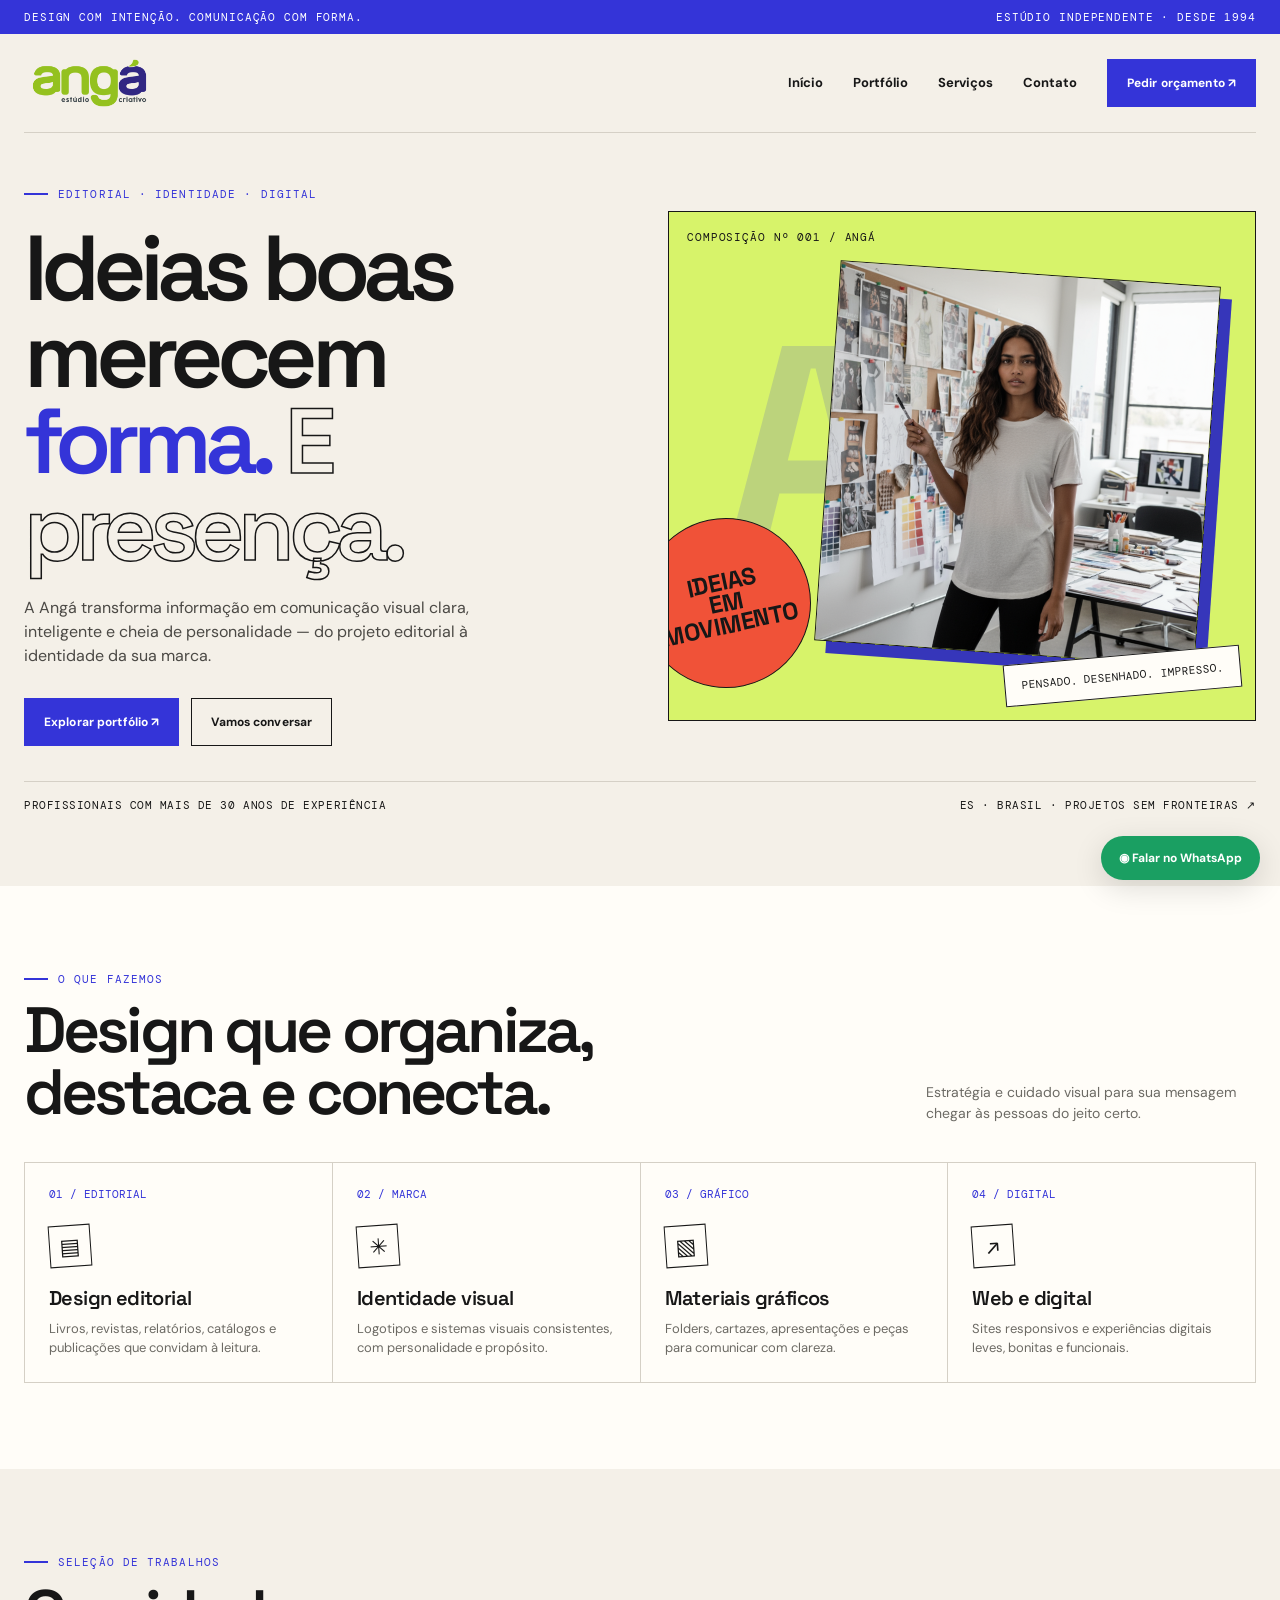
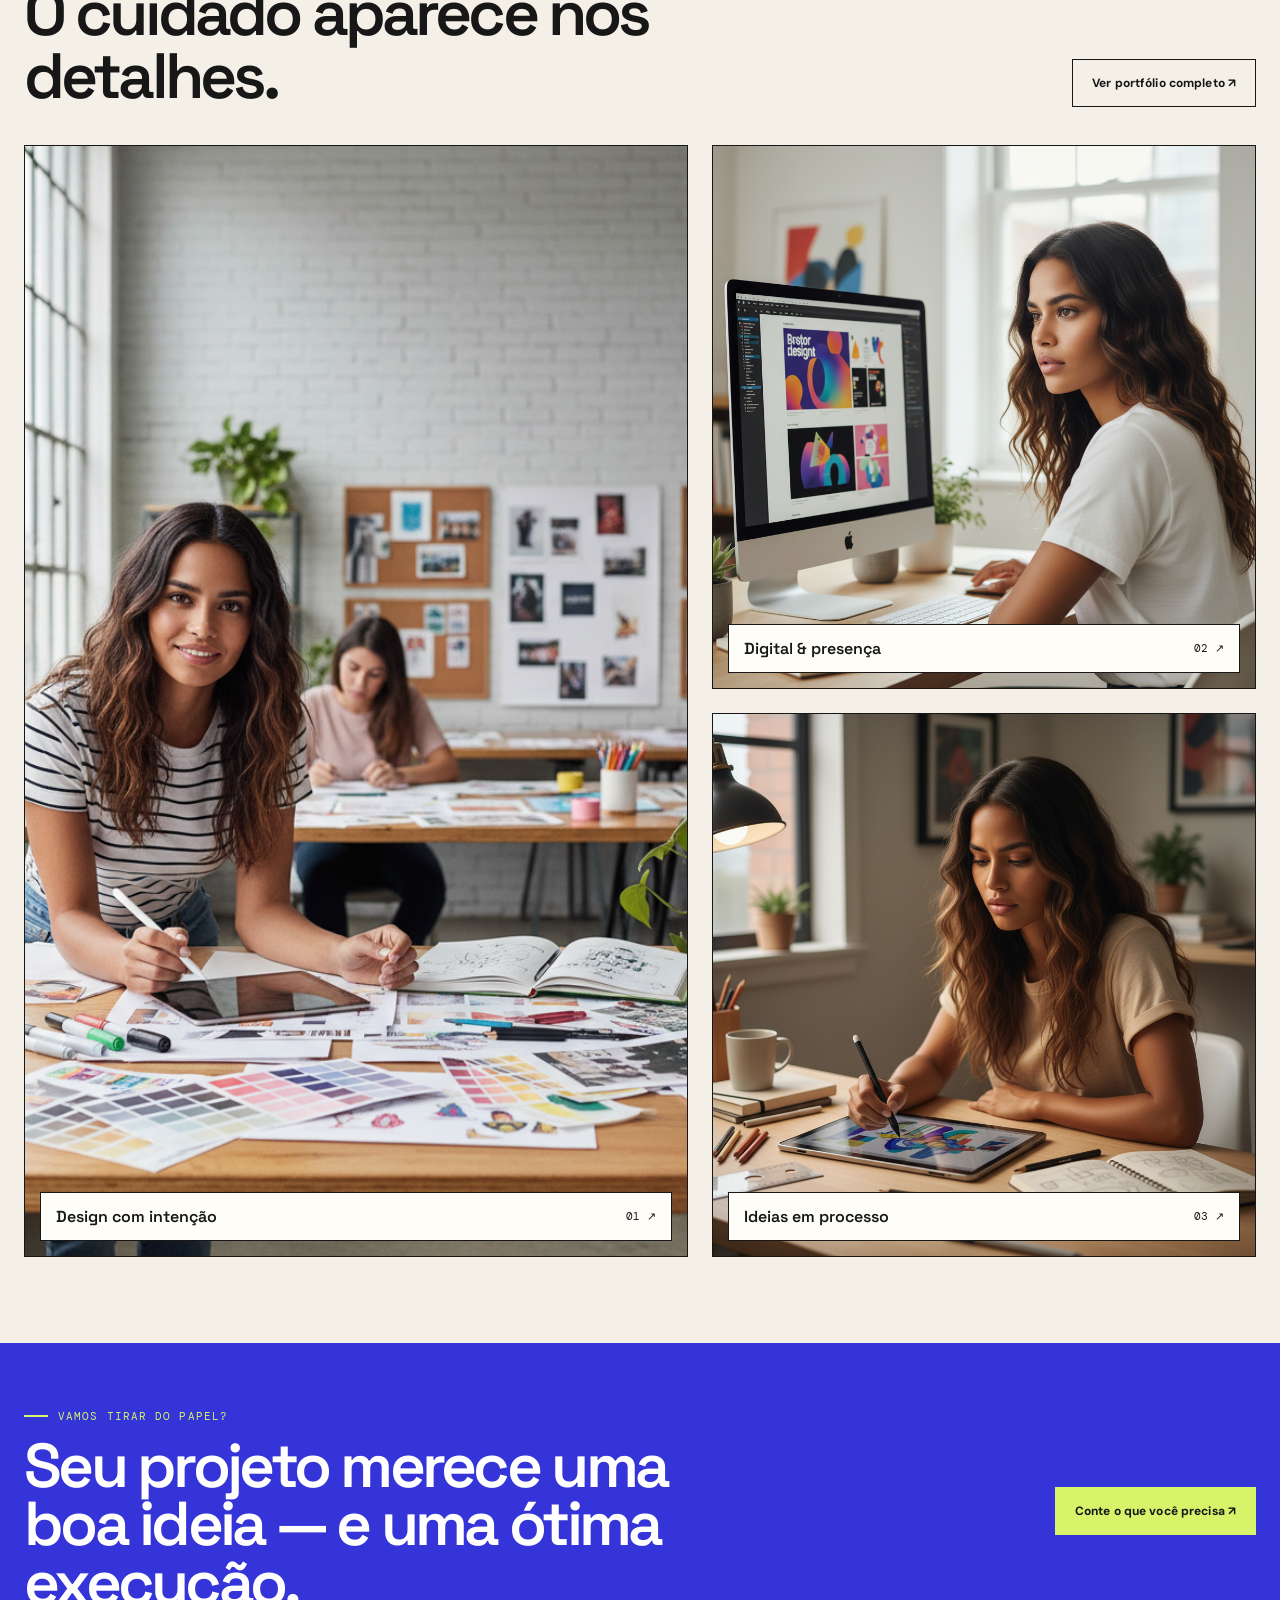
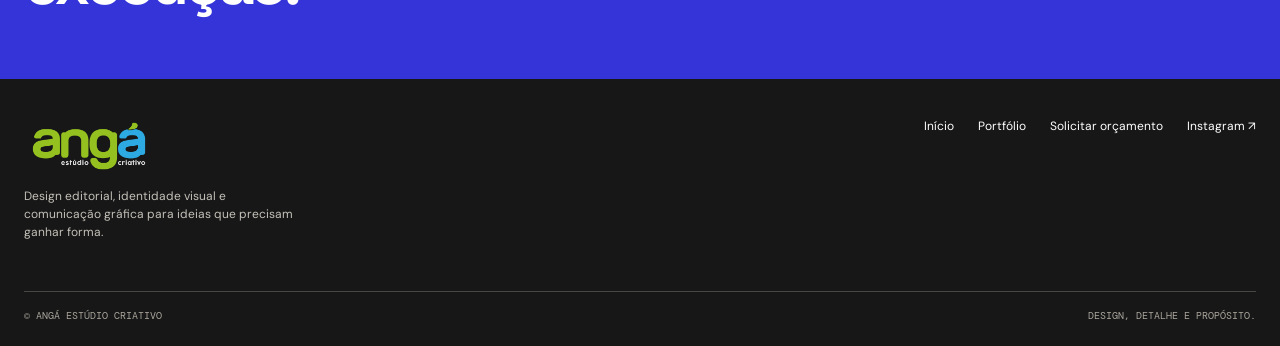
==== index.html @ 647f3ff6 "Add files via upload" ====
<!doctype html><html lang="pt-BR"><head><meta charset="utf-8"><meta name="viewport" content="width=device-width,initial-scale=1"><meta name="description" content="Angá Estúdio Criativo: design editorial, identidade visual e comunicação gráfica. Profissionais com mais de 30 anos transformando informação em comunicação."><title>Angá Estúdio Criativo — Design que dá forma às ideias</title><link rel="stylesheet" href="styles.css"></head><body><div class="topline"><div class="wrap"><span>Design com intenção. Comunicação com forma.</span><span>Estúdio independente · Desde 1994</span></div></div><header class="wrap nav"><a class="brand" href="index.html" aria-label="Angá Estúdio Criativo - início"><img src="assets/logo-escuro.png" alt="Angá Estúdio Criativo"></a><button class="mobile-toggle" data-menu-toggle aria-expanded="false">MENU ☰</button><nav class="navlinks" aria-label="Navegação principal"><a href="index.html">Início</a><a href="portfolio.html">Portfólio</a><a href="index.html#servicos">Serviços</a><a href="contato.html">Contato</a><a class="button" href="contato.html">Pedir orçamento ↗</a></nav></header><main><section class="hero"><div class="wrap"><div class="hero-grid"><div><div class="eyebrow">Editorial · Identidade · Digital</div><h1>Ideias boas merecem <span class="blue">forma.</span> <span class="outline-text">E presença.</span></h1><p class="hero-copy">A Angá transforma informação em comunicação visual clara, inteligente e cheia de personalidade — do projeto editorial à identidade da sua marca.</p><div class="hero-actions"><a class="button" href="portfolio.html">Explorar portfólio ↗</a><a class="button outline" href="contato.html">Vamos conversar</a></div></div><div class="hero-art"><span class="art-index">Composição nº 001 / Angá</span><span class="big-a">A</span><img class="art-photo" src="assets/designer-editorial.png" alt="Materiais editoriais e composição de design"><div class="circle">IDEIAS<br>EM<br>MOVIMENTO</div><div class="sticker">Pensado. Desenhado. Impresso.</div></div></div><div class="hero-foot"><span>Profissionais com mais de 30 anos de experiência</span><span>ES · Brasil · Projetos sem fronteiras ↗</span></div></div></section><section class="services" id="servicos"><div class="wrap"><div class="section-head"><div><div class="eyebrow">O que fazemos</div><h2>Design que organiza, destaca e conecta.</h2></div><p>Estratégia e cuidado visual para sua mensagem chegar às pessoas do jeito certo.</p></div><div class="service-grid"><article class="service"><span class="num">01 / EDITORIAL</span><span class="symbol">▤</span><h3>Design editorial</h3><p>Livros, revistas, relatórios, catálogos e publicações que convidam à leitura.</p></article><article class="service"><span class="num">02 / MARCA</span><span class="symbol">✳</span><h3>Identidade visual</h3><p>Logotipos e sistemas visuais consistentes, com personalidade e propósito.</p></article><article class="service"><span class="num">03 / GRÁFICO</span><span class="symbol">▧</span><h3>Materiais gráficos</h3><p>Folders, cartazes, apresentações e peças para comunicar com clareza.</p></article><article class="service"><span class="num">04 / DIGITAL</span><span class="symbol">↗</span><h3>Web e digital</h3><p>Sites responsivos e experiências digitais leves, bonitas e funcionais.</p></article></div></div></section><section class="work-preview"><div class="wrap"><div class="section-head"><div><div class="eyebrow">Seleção de trabalhos</div><h2>O cuidado aparece nos detalhes.</h2></div><a class="button outline" href="portfolio.html">Ver portfólio completo ↗</a></div><div class="work-grid"><a class="work-card" href="portfolio.html"><img src="assets/designer-workspace.png" alt="Ambiente de trabalho criativo e materiais gráficos"><div class="label"><strong>Design com intenção</strong><span>01 ↗</span></div></a><div class="work-side"><a class="work-card" href="portfolio.html"><img src="assets/designer-computador.png" alt="Projeto digital em computador"><div class="label"><strong>Digital & presença</strong><span>02 ↗</span></div></a><a class="work-card" href="portfolio.html"><img src="assets/designer-tablet.png" alt="Processo de criação em tablet"><div class="label"><strong>Ideias em processo</strong><span>03 ↗</span></div></a></div></div></div></section></main><section class="cta"><div class="wrap cta-inner"><div><div class="eyebrow">Vamos tirar do papel?</div><h2>Seu projeto merece uma boa ideia — e uma ótima execução.</h2></div><a class="button" href="contato.html">Conte o que você precisa ↗</a></div></section><footer class="footer"><div class="wrap"><div class="footer-main"><div><a class="brand" href="index.html"><img src="assets/logo-claro.png" alt="Angá Estúdio Criativo"></a><p>Design editorial, identidade visual e comunicação gráfica para ideias que precisam ganhar forma.</p></div><div class="footer-links"><a href="index.html">Início</a><a href="portfolio.html">Portfólio</a><a href="contato.html">Solicitar orçamento</a><a href="https://www.instagram.com/angaestudiocriativo/" target="_blank" rel="noopener">Instagram ↗</a></div></div><div class="footer-bottom"><span>© Angá Estúdio Criativo</span><span>Design, detalhe e propósito.</span></div></div></footer><a class="wa" href="https://wa.me/5527995248792" target="_blank" rel="noopener" aria-label="Conversar pelo WhatsApp">◉ Falar no WhatsApp</a><script src="script.js"></script></body></html>
---- styles.css ----
@import url('https://fonts.googleapis.com/css2?family=DM+Mono:wght@400;500&family=DM+Sans:wght@400;500;600;700&family=Space+Grotesk:wght@400;500;600;700&display=swap');
:root{--ink:#171717;--paper:#f4f0e8;--white:#fffdf8;--blue:#3434d8;--red:#f05238;--lime:#d7f36a;--line:#d5d0c6;--muted:#6c6a64;--mono:'DM Mono',monospace;--sans:'DM Sans',sans-serif;--display:'Space Grotesk',sans-serif}*{box-sizing:border-box}html{scroll-behavior:smooth}body{margin:0;background:var(--paper);color:var(--ink);font-family:var(--sans);line-height:1.5}a{color:inherit;text-decoration:none}button,input,textarea,select{font:inherit}img{display:block;max-width:100%}.wrap{width:min(1240px,calc(100% - 48px));margin:auto}.topline{height:34px;background:var(--blue);color:white;display:flex;align-items:center;font:11px var(--mono);letter-spacing:.08em;text-transform:uppercase}.topline .wrap{display:flex;justify-content:space-between;gap:20px}.nav{display:flex;align-items:center;justify-content:space-between;gap:24px;padding:20px 0;border-bottom:1px solid var(--line)}.brand img{width:145px;max-height:58px;object-fit:contain;object-position:left center}.navlinks{display:flex;gap:30px;align-items:center;font-size:13px;font-weight:700}.navlinks a:not(.button):hover{color:var(--blue)}.button{display:inline-flex;align-items:center;justify-content:center;gap:10px;padding:14px 19px;background:var(--blue);color:white;border:1px solid var(--blue);font-size:12px;font-weight:700;letter-spacing:.01em;transition:.2s;cursor:pointer}.button:hover{background:var(--red);border-color:var(--red);transform:translateY(-2px)}.button.outline{background:transparent;color:var(--ink);border-color:var(--ink)}.button.outline:hover{background:var(--ink);color:white}.eyebrow{font:11px var(--mono);letter-spacing:.1em;text-transform:uppercase;color:var(--blue);display:flex;align-items:center;gap:10px}.eyebrow:before{content:'';width:24px;height:2px;background:currentColor}.hero{padding:54px 0 74px;overflow:hidden}.hero-grid{display:grid;grid-template-columns:1.02fr .98fr;gap:32px;align-items:center}.hero h1{font:600 clamp(52px,7.2vw,98px)/.94 var(--display);letter-spacing:-.075em;margin:24px 0 24px;max-width:720px}.hero h1 .blue{color:var(--blue)}.hero h1 .outline-text{-webkit-text-stroke:1.5px var(--ink);color:transparent}.hero-copy{font-size:16px;max-width:470px;color:#4b4945}.hero-actions{display:flex;flex-wrap:wrap;gap:12px;margin-top:30px}.hero-art{position:relative;min-height:510px;background:var(--lime);overflow:hidden;border:1px solid var(--ink)}.hero-art .art-index{position:absolute;top:18px;left:18px;z-index:3;font:11px var(--mono);text-transform:uppercase;letter-spacing:.08em}.hero-art .art-photo{position:absolute;width:65%;height:75%;object-fit:cover;right:8%;top:12%;filter:saturate(.8);border:1px solid var(--ink);transform:rotate(4deg);box-shadow:12px 12px 0 var(--blue)}.hero-art .circle{position:absolute;width:170px;height:170px;border-radius:50%;background:var(--red);border:1px solid var(--ink);left:-28px;bottom:32px;z-index:2;display:flex;align-items:center;justify-content:center;text-align:center;font:700 24px/.9 var(--display);transform:rotate(-12deg)}.hero-art .sticker{position:absolute;right:14px;bottom:23px;background:var(--white);border:1px solid var(--ink);padding:13px 16px;font:11px var(--mono);text-transform:uppercase;transform:rotate(-5deg);z-index:3}.hero-art .big-a{position:absolute;font:700 270px/.8 var(--display);color:var(--blue);left:10%;top:24%;opacity:.16;z-index:0}.hero-foot{display:flex;justify-content:space-between;gap:20px;border-top:1px solid var(--line);padding-top:16px;margin-top:35px;font:11px var(--mono);text-transform:uppercase;letter-spacing:.05em}.services{background:var(--white);padding:86px 0}.section-head{display:flex;justify-content:space-between;gap:30px;align-items:end;margin-bottom:38px}.section-head h2{font:600 clamp(38px,5vw,64px)/.98 var(--display);letter-spacing:-.06em;margin:13px 0 0;max-width:650px}.section-head p{max-width:330px;color:var(--muted);font-size:14px;margin:0}.service-grid{display:grid;grid-template-columns:repeat(4,1fr);border-top:1px solid var(--line);border-left:1px solid var(--line)}.service{min-height:220px;padding:24px;border-right:1px solid var(--line);border-bottom:1px solid var(--line);display:flex;flex-direction:column;align-items:flex-start}.service .num{font:11px var(--mono);color:var(--blue)}.service .symbol{width:42px;height:42px;border:1px solid var(--ink);display:grid;place-items:center;margin:24px 0 18px;font:22px var(--display);transform:rotate(-4deg)}.service h3{font:600 20px var(--display);margin:0 0 8px;letter-spacing:-.03em}.service p{font-size:13px;color:var(--muted);margin:0}.work-preview{padding:86px 0}.work-grid{display:grid;grid-template-columns:1.1fr .9fr;gap:24px}.work-card{position:relative;overflow:hidden;background:#e3ddd1;min-height:350px;border:1px solid var(--ink)}.work-card img{width:100%;height:100%;min-height:350px;object-fit:cover;transition:transform .5s}.work-card:hover img{transform:scale(1.035)}.work-card .label{position:absolute;bottom:15px;left:15px;right:15px;display:flex;justify-content:space-between;align-items:center;gap:12px;background:var(--white);padding:13px 15px;border:1px solid var(--ink);font:11px var(--mono);text-transform:uppercase}.work-card .label strong{font:600 16px var(--display);text-transform:none}.work-side{display:grid;grid-template-rows:1fr 1fr;gap:24px}.work-side .work-card,.work-side .work-card img{min-height:163px}.work-side .work-card img{height:100%}.cta{background:var(--blue);color:white;padding:66px 0}.cta-inner{display:flex;align-items:center;justify-content:space-between;gap:32px}.cta h2{font:600 clamp(36px,5vw,62px)/.95 var(--display);letter-spacing:-.06em;max-width:720px;margin:14px 0 0}.cta .eyebrow{color:var(--lime)}.cta .button{background:var(--lime);border-color:var(--lime);color:var(--ink);white-space:nowrap}.footer{background:var(--ink);color:white;padding:38px 0 24px}.footer-main{display:flex;align-items:flex-start;justify-content:space-between;gap:30px;padding-bottom:38px}.footer .brand img{width:130px}.footer p{font-size:12px;color:#c4c1b9;max-width:270px}.footer-links{display:flex;gap:24px;flex-wrap:wrap;font-size:12px}.footer-bottom{border-top:1px solid #484743;padding-top:17px;display:flex;justify-content:space-between;gap:20px;color:#aaa69d;font:10px var(--mono);text-transform:uppercase}.wa{position:fixed;z-index:20;right:20px;bottom:20px;background:#1a9f62;color:white;border-radius:999px;padding:13px 18px;box-shadow:0 8px 30px #0002;font-size:12px;font-weight:700}.mobile-toggle{display:none}.page-hero{padding:70px 0 58px}.page-hero h1{font:600 clamp(52px,8vw,100px)/.92 var(--display);letter-spacing:-.075em;margin:20px 0;max-width:920px}.page-hero p{max-width:590px;color:var(--muted);font-size:16px}.portfolio-tools{display:flex;justify-content:space-between;align-items:center;gap:20px;margin:0 0 24px;border-top:1px solid var(--line);padding-top:20px}.filters{display:flex;gap:8px;flex-wrap:wrap}.filter{background:transparent;border:1px solid var(--line);padding:9px 13px;font:11px var(--mono);cursor:pointer}.filter.active,.filter:hover{background:var(--blue);color:white;border-color:var(--blue)}.portfolio-grid{display:grid;grid-template-columns:repeat(2,1fr);gap:24px;padding-bottom:90px}.project{border:1px solid var(--ink);background:var(--white)}.project[hidden]{display:none}.project-image{height:360px;overflow:hidden;background:#e2ded6}.project-image img{width:100%;height:100%;object-fit:cover;transition:transform .5s}.project:hover img{transform:scale(1.03)}.project-info{display:flex;justify-content:space-between;gap:18px;padding:18px 20px}.project-info h2{font:600 22px var(--display);margin:0 0 5px}.project-info p{font-size:12px;color:var(--muted);margin:0}.project-tag{font:10px var(--mono);text-transform:uppercase;color:var(--blue);text-align:right}.contact-layout{display:grid;grid-template-columns:.72fr 1.28fr;gap:50px;padding:10px 0 90px}.contact-aside{background:var(--lime);padding:30px;border:1px solid var(--ink);align-self:start;position:sticky;top:24px}.contact-aside h2{font:600 38px/.98 var(--display);letter-spacing:-.06em;margin:20px 0}.contact-aside p{font-size:14px;color:#494a36}.contact-aside .contact-link{display:block;border-top:1px solid #929b5c;padding:15px 0;font-size:13px;font-weight:700}.form-panel{border:1px solid var(--ink);padding:clamp(22px,4vw,44px);background:var(--white)}.form-panel h2{font:600 38px var(--display);letter-spacing:-.05em;margin:0 0 8px}.form-panel>p{font-size:13px;color:var(--muted);margin:0 0 28px}.form-grid{display:grid;grid-template-columns:1fr 1fr;gap:18px}.field{display:flex;flex-direction:column;gap:7px}.field.full{grid-column:1/-1}.field label{font:11px var(--mono);text-transform:uppercase;letter-spacing:.04em}.field input,.field select,.field textarea{width:100%;border:1px solid #bcb8af;background:#fffdf8;padding:13px 14px;outline:none;border-radius:0}.field input:focus,.field select:focus,.field textarea:focus{border-color:var(--blue);box-shadow:0 0 0 2px #3434d822}.field textarea{min-height:130px;resize:vertical}.file-drop{border:1px dashed #89857c;background:#f7f4ed;padding:18px}.file-drop input{border:0;padding:8px 0;background:transparent}.file-help{font-size:11px;color:var(--muted)}.consent{display:flex;align-items:flex-start;gap:10px;font-size:12px;color:var(--muted)}.consent input{margin-top:4px}.form-submit{margin-top:20px;width:100%}.form-status{display:none;margin-top:14px;padding:12px;background:#e8f3d4;font-size:12px}.form-status.show{display:block}.privacy-note{font-size:11px;color:var(--muted);margin-top:14px}.not-found{padding:80px 0}.menu-open .navlinks{display:flex}@media(max-width:900px){.hero-grid{grid-template-columns:1fr}.hero-art{min-height:440px}.service-grid{grid-template-columns:repeat(2,1fr)}.work-grid{grid-template-columns:1fr}.work-side{grid-template-columns:1fr 1fr;grid-template-rows:260px}.work-side .work-card,.work-side .work-card img{min-height:260px}.contact-layout{grid-template-columns:1fr;gap:24px}.contact-aside{position:static}.cta-inner{align-items:flex-start;flex-direction:column}.navlinks{gap:16px}.navlinks a{font-size:12px}}@media(max-width:640px){.wrap{width:calc(100% - 32px)}.topline .wrap span:last-child{display:none}.nav{padding:14px 0;position:relative}.brand img{width:118px}.mobile-toggle{display:inline-flex;border:1px solid var(--ink);background:transparent;padding:9px 12px;font-size:12px}.navlinks{display:none;position:absolute;top:100%;left:-16px;right:-16px;background:var(--paper);border-bottom:1px solid var(--ink);padding:20px 16px;z-index:10;flex-direction:column;align-items:stretch;gap:0}.navlinks a{padding:12px 0;border-bottom:1px solid var(--line)}.navlinks .button{margin-top:12px;text-align:center}.hero{padding:36px 0 48px}.hero h1{font-size:clamp(49px,15vw,72px)}.hero-art{min-height:350px}.hero-art .art-photo{width:68%;height:72%;right:8%;top:13%}.hero-art .circle{width:118px;height:118px;font-size:18px;bottom:22px}.hero-art .big-a{font-size:200px}.hero-foot{font-size:9px}.services,.work-preview{padding:58px 0}.section-head{align-items:flex-start;flex-direction:column}.section-head h2{font-size:44px}.service-grid{grid-template-columns:1fr 1fr}.service{padding:16px;min-height:200px}.service h3{font-size:17px}.work-card,.work-card img{min-height:270px}.work-side{grid-template-columns:1fr;grid-template-rows:repeat(2,220px)}.work-side .work-card,.work-side .work-card img{min-height:220px}.cta{padding:48px 0}.cta h2{font-size:43px}.footer-main{flex-direction:column}.footer-bottom{flex-direction:column}.page-hero{padding:48px 0 35px}.page-hero h1{font-size:clamp(50px,14vw,75px)}.portfolio-tools{align-items:flex-start;flex-direction:column}.portfolio-grid{grid-template-columns:1fr;gap:16px;padding-bottom:60px}.project-image{height:280px}.project-info{padding:15px}.project-info h2{font-size:20px}.form-grid{grid-template-columns:1fr}.field.full{grid-column:auto}.contact-layout{padding-bottom:60px}.form-panel{padding:22px 16px}.contact-aside h2{font-size:34px}.wa{right:12px;bottom:12px;padding:12px 14px}.hero-actions .button{width:100%}}
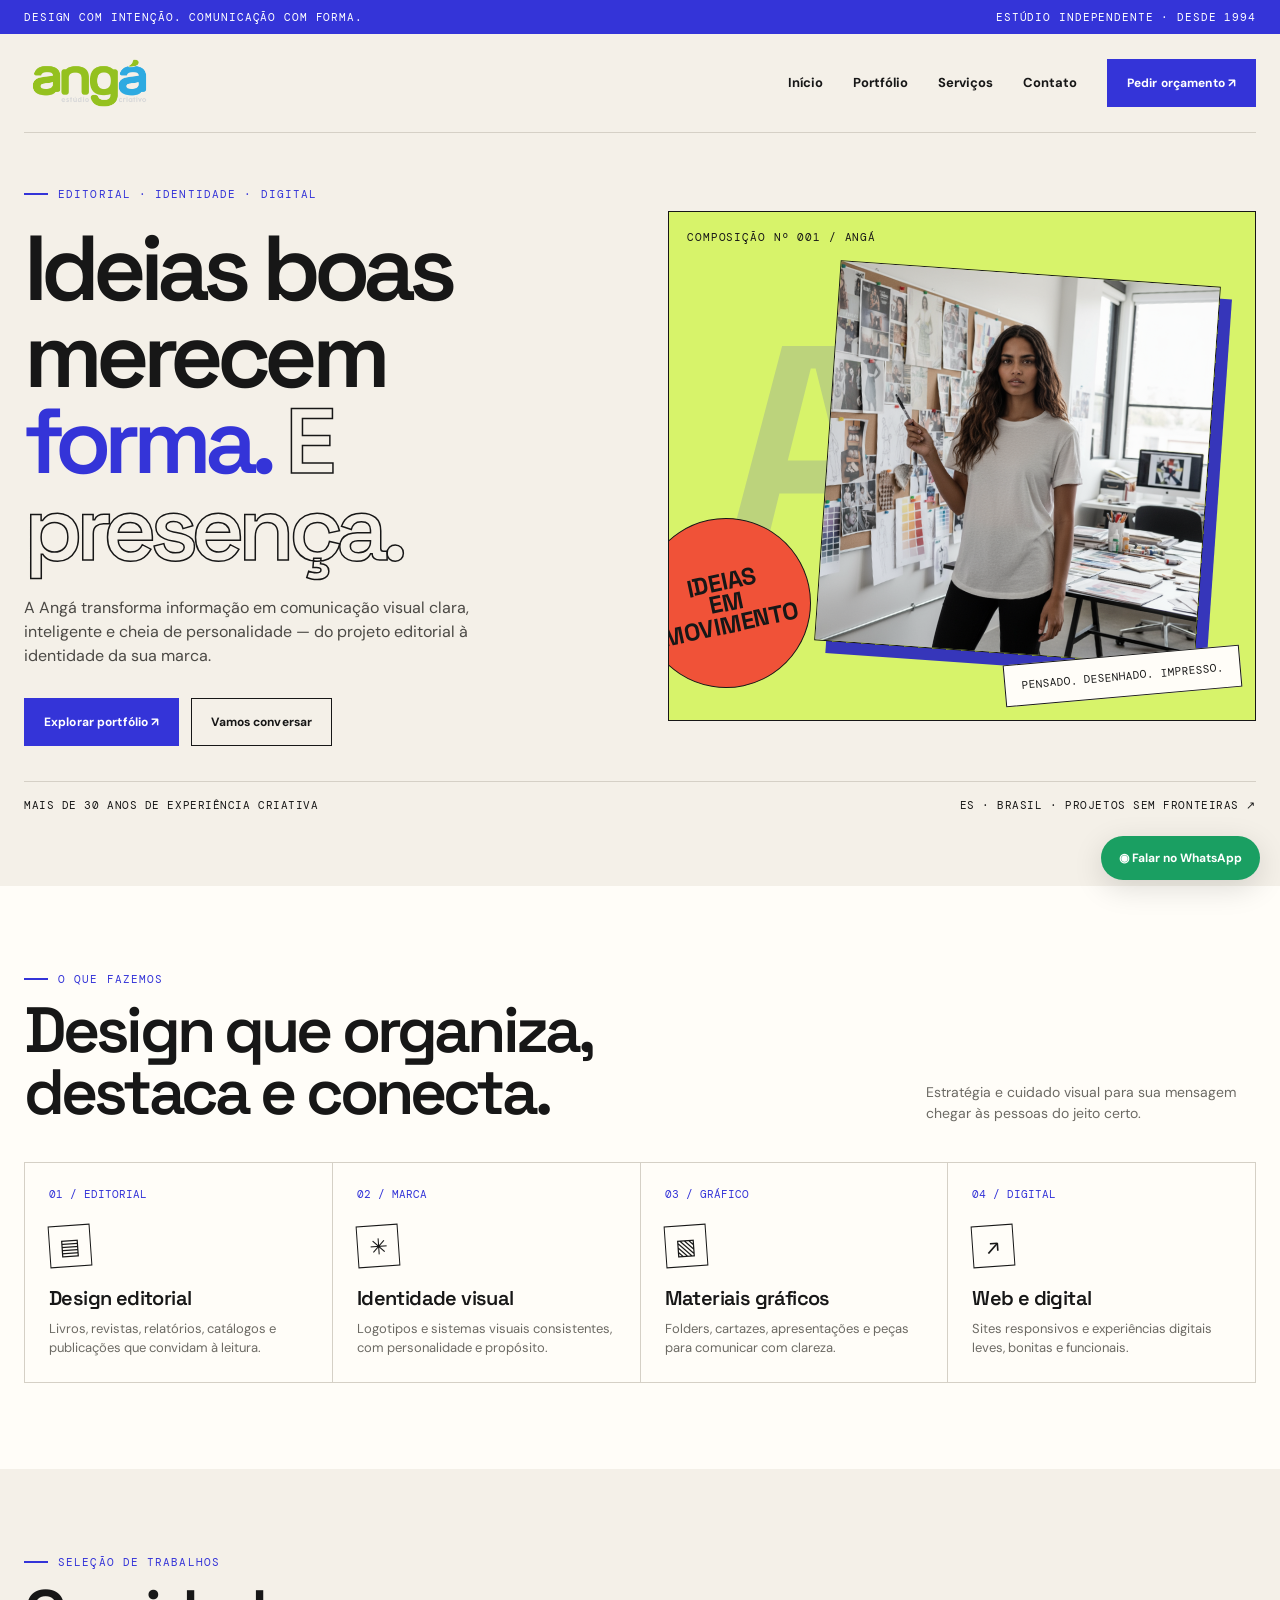
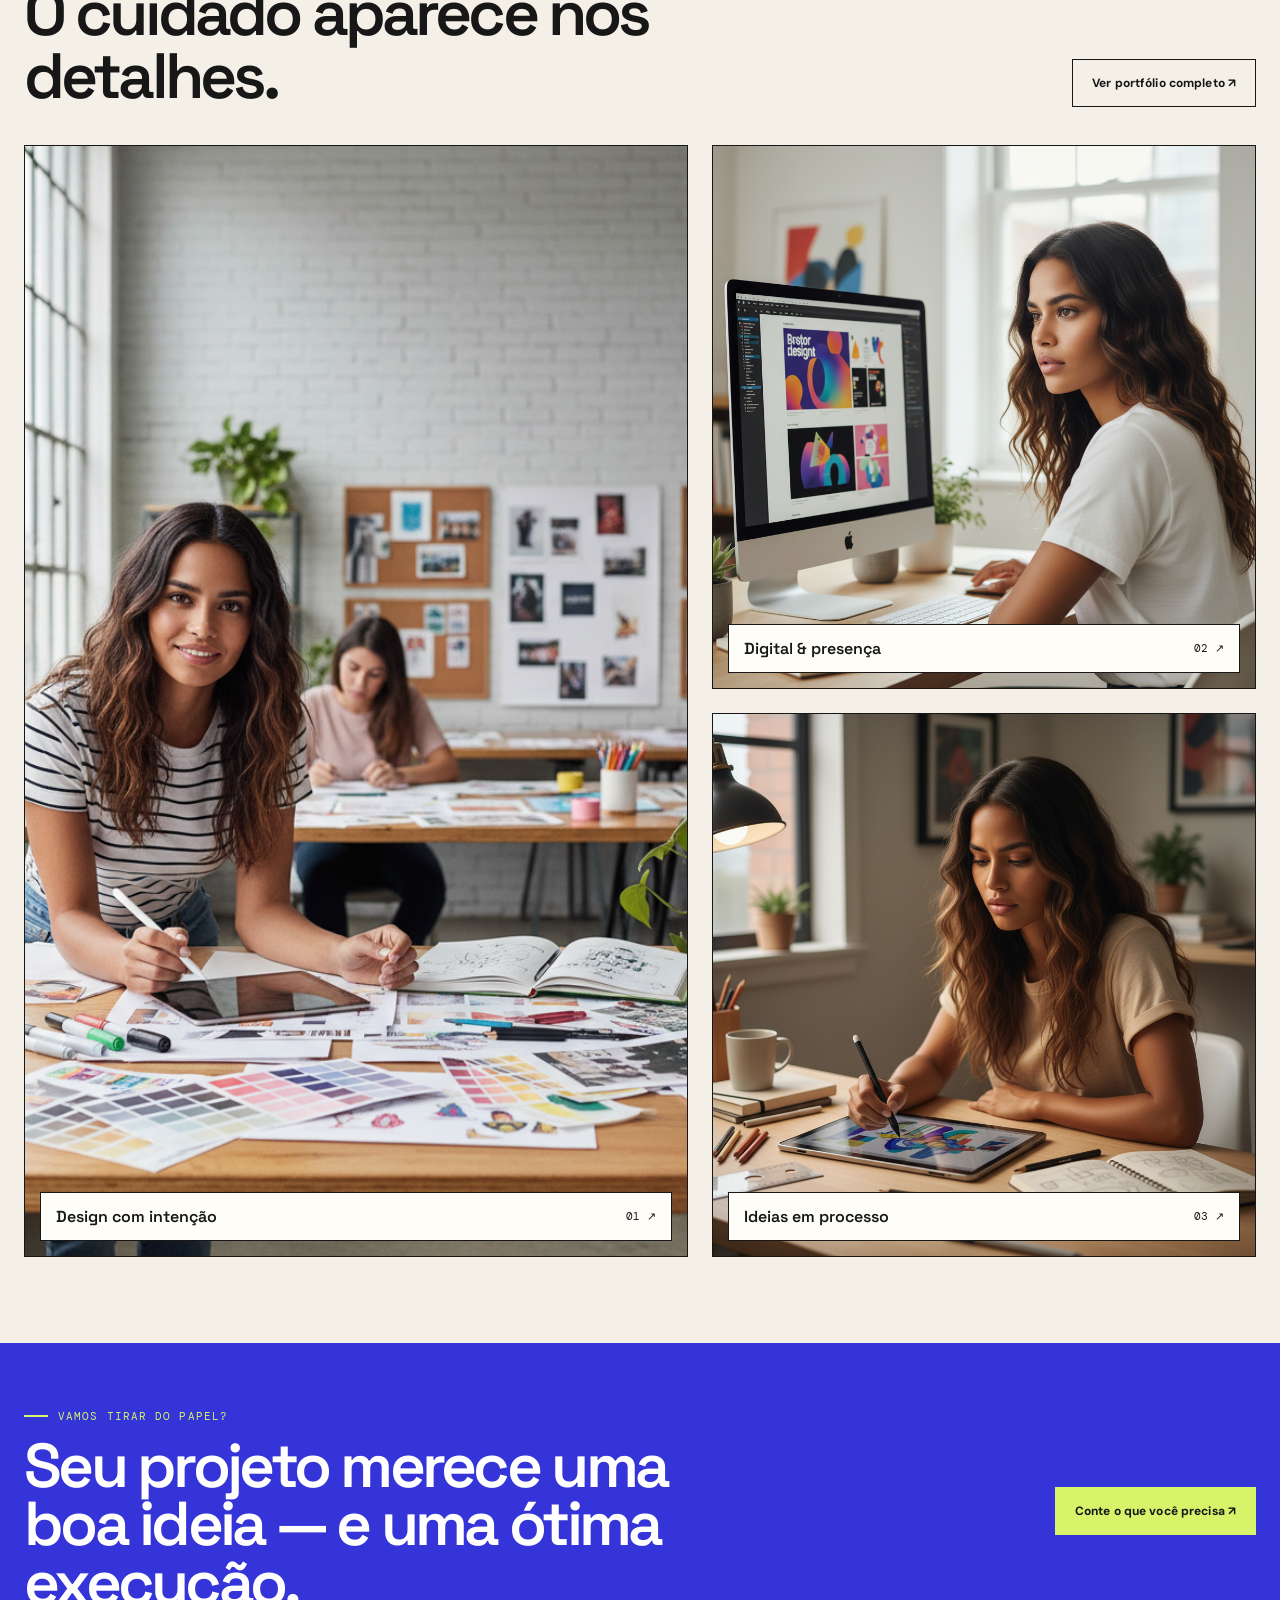
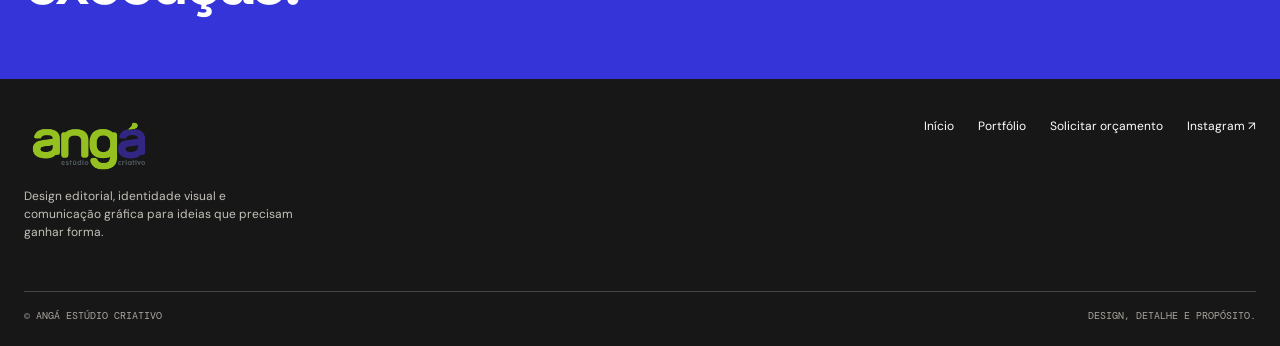
==== commit c170a214: "Add files via upload" ====
--- a/index.html
+++ b/index.html
@@ -1 +1 @@
-<!doctype html><html lang="pt-BR"><head><meta charset="utf-8"><meta name="viewport" content="width=device-width,initial-scale=1"><meta name="description" content="Angá Estúdio Criativo: design editorial, identidade visual e comunicação gráfica. Profissionais com mais de 30 anos transformando informação em comunicação."><title>Angá Estúdio Criativo — Design que dá forma às ideias</title><link rel="stylesheet" href="styles.css"></head><body><div class="topline"><div class="wrap"><span>Design com intenção. Comunicação com forma.</span><span>Estúdio independente · Desde 1994</span></div></div><header class="wrap nav"><a class="brand" href="index.html" aria-label="Angá Estúdio Criativo - início"><img src="assets/logo-escuro.png" alt="Angá Estúdio Criativo"></a><button class="mobile-toggle" data-menu-toggle aria-expanded="false">MENU ☰</button><nav class="navlinks" aria-label="Navegação principal"><a href="index.html">Início</a><a href="portfolio.html">Portfólio</a><a href="index.html#servicos">Serviços</a><a href="contato.html">Contato</a><a class="button" href="contato.html">Pedir orçamento ↗</a></nav></header><main><section class="hero"><div class="wrap"><div class="hero-grid"><div><div class="eyebrow">Editorial · Identidade · Digital</div><h1>Ideias boas merecem <span class="blue">forma.</span> <span class="outline-text">E presença.</span></h1><p class="hero-copy">A Angá transforma informação em comunicação visual clara, inteligente e cheia de personalidade — do projeto editorial à identidade da sua marca.</p><div class="hero-actions"><a class="button" href="portfolio.html">Explorar portfólio ↗</a><a class="button outline" href="contato.html">Vamos conversar</a></div></div><div class="hero-art"><span class="art-index">Composição nº 001 / Angá</span><span class="big-a">A</span><img class="art-photo" src="assets/designer-editorial.png" alt="Materiais editoriais e composição de design"><div class="circle">IDEIAS<br>EM<br>MOVIMENTO</div><div class="sticker">Pensado. Desenhado. Impresso.</div></div></div><div class="hero-foot"><span>Profissionais com mais de 30 anos de experiência</span><span>ES · Brasil · Projetos sem fronteiras ↗</span></div></div></section><section class="services" id="servicos"><div class="wrap"><div class="section-head"><div><div class="eyebrow">O que fazemos</div><h2>Design que organiza, destaca e conecta.</h2></div><p>Estratégia e cuidado visual para sua mensagem chegar às pessoas do jeito certo.</p></div><div class="service-grid"><article class="service"><span class="num">01 / EDITORIAL</span><span class="symbol">▤</span><h3>Design editorial</h3><p>Livros, revistas, relatórios, catálogos e publicações que convidam à leitura.</p></article><article class="service"><span class="num">02 / MARCA</span><span class="symbol">✳</span><h3>Identidade visual</h3><p>Logotipos e sistemas visuais consistentes, com personalidade e propósito.</p></article><article class="service"><span class="num">03 / GRÁFICO</span><span class="symbol">▧</span><h3>Materiais gráficos</h3><p>Folders, cartazes, apresentações e peças para comunicar com clareza.</p></article><article class="service"><span class="num">04 / DIGITAL</span><span class="symbol">↗</span><h3>Web e digital</h3><p>Sites responsivos e experiências digitais leves, bonitas e funcionais.</p></article></div></div></section><section class="work-preview"><div class="wrap"><div class="section-head"><div><div class="eyebrow">Seleção de trabalhos</div><h2>O cuidado aparece nos detalhes.</h2></div><a class="button outline" href="portfolio.html">Ver portfólio completo ↗</a></div><div class="work-grid"><a class="work-card" href="portfolio.html"><img src="assets/designer-workspace.png" alt="Ambiente de trabalho criativo e materiais gráficos"><div class="label"><strong>Design com intenção</strong><span>01 ↗</span></div></a><div class="work-side"><a class="work-card" href="portfolio.html"><img src="assets/designer-computador.png" alt="Projeto digital em computador"><div class="label"><strong>Digital & presença</strong><span>02 ↗</span></div></a><a class="work-card" href="portfolio.html"><img src="assets/designer-tablet.png" alt="Processo de criação em tablet"><div class="label"><strong>Ideias em processo</strong><span>03 ↗</span></div></a></div></div></div></section></main><section class="cta"><div class="wrap cta-inner"><div><div class="eyebrow">Vamos tirar do papel?</div><h2>Seu projeto merece uma boa ideia — e uma ótima execução.</h2></div><a class="button" href="contato.html">Conte o que você precisa ↗</a></div></section><footer class="footer"><div class="wrap"><div class="footer-main"><div><a class="brand" href="index.html"><img src="assets/logo-claro.png" alt="Angá Estúdio Criativo"></a><p>Design editorial, identidade visual e comunicação gráfica para ideias que precisam ganhar forma.</p></div><div class="footer-links"><a href="index.html">Início</a><a href="portfolio.html">Portfólio</a><a href="contato.html">Solicitar orçamento</a><a href="https://www.instagram.com/angaestudiocriativo/" target="_blank" rel="noopener">Instagram ↗</a></div></div><div class="footer-bottom"><span>© Angá Estúdio Criativo</span><span>Design, detalhe e propósito.</span></div></div></footer><a class="wa" href="https://wa.me/5527995248792" target="_blank" rel="noopener" aria-label="Conversar pelo WhatsApp">◉ Falar no WhatsApp</a><script src="script.js"></script></body></html>+<!doctype html><html lang="pt-BR"><head><meta charset="utf-8"><meta name="viewport" content="width=device-width,initial-scale=1"><meta name="description" content="Angá Estúdio Criativo: design editorial, identidade visual e comunicação gráfica. Mais de 30 anos transformando informação em comunicação."><title>Angá Estúdio Criativo — Design que dá forma às ideias</title><link rel="stylesheet" href="styles.css"></head><body><div class="topline"><div class="wrap"><span>Design com intenção. Comunicação com forma.</span><span>Estúdio independente · Desde 1994</span></div></div><header class="wrap nav"><a class="brand" href="index.html" aria-label="Angá Estúdio Criativo - início"><img src="assets/logo-escuro.png" alt="Angá Estúdio Criativo"></a><button class="mobile-toggle" data-menu-toggle aria-expanded="false">MENU ☰</button><nav class="navlinks" aria-label="Navegação principal"><a href="index.html">Início</a><a href="portfolio.html">Portfólio</a><a href="index.html#servicos">Serviços</a><a href="contato.html">Contato</a><a class="button" href="contato.html">Pedir orçamento ↗</a></nav></header><main><section class="hero"><div class="wrap"><div class="hero-grid"><div><div class="eyebrow">Editorial · Identidade · Digital</div><h1>Ideias boas merecem <span class="blue">forma.</span> <span class="outline-text">E presença.</span></h1><p class="hero-copy">A Angá transforma informação em comunicação visual clara, inteligente e cheia de personalidade — do projeto editorial à identidade da sua marca.</p><div class="hero-actions"><a class="button" href="portfolio.html">Explorar portfólio ↗</a><a class="button outline" href="contato.html">Vamos conversar</a></div></div><div class="hero-art"><span class="art-index">Composição nº 001 / Angá</span><span class="big-a">A</span><img class="art-photo" src="assets/designer-editorial.png" alt="Materiais editoriais e composição de design"><div class="circle">IDEIAS<br>EM<br>MOVIMENTO</div><div class="sticker">Pensado. Desenhado. Impresso.</div></div></div><div class="hero-foot"><span>Mais de 30 anos de experiência criativa</span><span>ES · Brasil · Projetos sem fronteiras ↗</span></div></div></section><section class="services" id="servicos"><div class="wrap"><div class="section-head"><div><div class="eyebrow">O que fazemos</div><h2>Design que organiza, destaca e conecta.</h2></div><p>Estratégia e cuidado visual para sua mensagem chegar às pessoas do jeito certo.</p></div><div class="service-grid"><article class="service"><span class="num">01 / EDITORIAL</span><span class="symbol">▤</span><h3>Design editorial</h3><p>Livros, revistas, relatórios, catálogos e publicações que convidam à leitura.</p></article><article class="service"><span class="num">02 / MARCA</span><span class="symbol">✳</span><h3>Identidade visual</h3><p>Logotipos e sistemas visuais consistentes, com personalidade e propósito.</p></article><article class="service"><span class="num">03 / GRÁFICO</span><span class="symbol">▧</span><h3>Materiais gráficos</h3><p>Folders, cartazes, apresentações e peças para comunicar com clareza.</p></article><article class="service"><span class="num">04 / DIGITAL</span><span class="symbol">↗</span><h3>Web e digital</h3><p>Sites responsivos e experiências digitais leves, bonitas e funcionais.</p></article></div></div></section><section class="work-preview"><div class="wrap"><div class="section-head"><div><div class="eyebrow">Seleção de trabalhos</div><h2>O cuidado aparece nos detalhes.</h2></div><a class="button outline" href="portfolio.html">Ver portfólio completo ↗</a></div><div class="work-grid"><a class="work-card" href="portfolio.html"><img src="assets/designer-workspace.png" alt="Ambiente de trabalho criativo e materiais gráficos"><div class="label"><strong>Design com intenção</strong><span>01 ↗</span></div></a><div class="work-side"><a class="work-card" href="portfolio.html"><img src="assets/designer-computador.png" alt="Projeto digital em computador"><div class="label"><strong>Digital & presença</strong><span>02 ↗</span></div></a><a class="work-card" href="portfolio.html"><img src="assets/designer-tablet.png" alt="Processo de criação em tablet"><div class="label"><strong>Ideias em processo</strong><span>03 ↗</span></div></a></div></div></div></section></main><section class="cta"><div class="wrap cta-inner"><div><div class="eyebrow">Vamos tirar do papel?</div><h2>Seu projeto merece uma boa ideia — e uma ótima execução.</h2></div><a class="button" href="contato.html">Conte o que você precisa ↗</a></div></section><footer class="footer"><div class="wrap"><div class="footer-main"><div><a class="brand" href="index.html"><img src="assets/logo-claro.png" alt="Angá Estúdio Criativo"></a><p>Design editorial, identidade visual e comunicação gráfica para ideias que precisam ganhar forma.</p></div><div class="footer-links"><a href="index.html">Início</a><a href="portfolio.html">Portfólio</a><a href="contato.html">Solicitar orçamento</a><a href="https://www.instagram.com/angaestudiocriativo/" target="_blank" rel="noopener">Instagram ↗</a></div></div><div class="footer-bottom"><span>© Angá Estúdio Criativo</span><span>Design, detalhe e propósito.</span></div></div></footer><a class="wa" href="https://wa.me/5527995248792" target="_blank" rel="noopener" aria-label="Conversar pelo WhatsApp">◉ Falar no WhatsApp</a><script src="script.js"></script></body></html>
--- a/styles.css
+++ b/styles.css
@@ -1,2 +1,7 @@
 @import url('https://fonts.googleapis.com/css2?family=DM+Mono:wght@400;500&family=DM+Sans:wght@400;500;600;700&family=Space+Grotesk:wght@400;500;600;700&display=swap');
 :root{--ink:#171717;--paper:#f4f0e8;--white:#fffdf8;--blue:#3434d8;--red:#f05238;--lime:#d7f36a;--line:#d5d0c6;--muted:#6c6a64;--mono:'DM Mono',monospace;--sans:'DM Sans',sans-serif;--display:'Space Grotesk',sans-serif}*{box-sizing:border-box}html{scroll-behavior:smooth}body{margin:0;background:var(--paper);color:var(--ink);font-family:var(--sans);line-height:1.5}a{color:inherit;text-decoration:none}button,input,textarea,select{font:inherit}img{display:block;max-width:100%}.wrap{width:min(1240px,calc(100% - 48px));margin:auto}.topline{height:34px;background:var(--blue);color:white;display:flex;align-items:center;font:11px var(--mono);letter-spacing:.08em;text-transform:uppercase}.topline .wrap{display:flex;justify-content:space-between;gap:20px}.nav{display:flex;align-items:center;justify-content:space-between;gap:24px;padding:20px 0;border-bottom:1px solid var(--line)}.brand img{width:145px;max-height:58px;object-fit:contain;object-position:left center}.navlinks{display:flex;gap:30px;align-items:center;font-size:13px;font-weight:700}.navlinks a:not(.button):hover{color:var(--blue)}.button{display:inline-flex;align-items:center;justify-content:center;gap:10px;padding:14px 19px;background:var(--blue);color:white;border:1px solid var(--blue);font-size:12px;font-weight:700;letter-spacing:.01em;transition:.2s;cursor:pointer}.button:hover{background:var(--red);border-color:var(--red);transform:translateY(-2px)}.button.outline{background:transparent;color:var(--ink);border-color:var(--ink)}.button.outline:hover{background:var(--ink);color:white}.eyebrow{font:11px var(--mono);letter-spacing:.1em;text-transform:uppercase;color:var(--blue);display:flex;align-items:center;gap:10px}.eyebrow:before{content:'';width:24px;height:2px;background:currentColor}.hero{padding:54px 0 74px;overflow:hidden}.hero-grid{display:grid;grid-template-columns:1.02fr .98fr;gap:32px;align-items:center}.hero h1{font:600 clamp(52px,7.2vw,98px)/.94 var(--display);letter-spacing:-.075em;margin:24px 0 24px;max-width:720px}.hero h1 .blue{color:var(--blue)}.hero h1 .outline-text{-webkit-text-stroke:1.5px var(--ink);color:transparent}.hero-copy{font-size:16px;max-width:470px;color:#4b4945}.hero-actions{display:flex;flex-wrap:wrap;gap:12px;margin-top:30px}.hero-art{position:relative;min-height:510px;background:var(--lime);overflow:hidden;border:1px solid var(--ink)}.hero-art .art-index{position:absolute;top:18px;left:18px;z-index:3;font:11px var(--mono);text-transform:uppercase;letter-spacing:.08em}.hero-art .art-photo{position:absolute;width:65%;height:75%;object-fit:cover;right:8%;top:12%;filter:saturate(.8);border:1px solid var(--ink);transform:rotate(4deg);box-shadow:12px 12px 0 var(--blue)}.hero-art .circle{position:absolute;width:170px;height:170px;border-radius:50%;background:var(--red);border:1px solid var(--ink);left:-28px;bottom:32px;z-index:2;display:flex;align-items:center;justify-content:center;text-align:center;font:700 24px/.9 var(--display);transform:rotate(-12deg)}.hero-art .sticker{position:absolute;right:14px;bottom:23px;background:var(--white);border:1px solid var(--ink);padding:13px 16px;font:11px var(--mono);text-transform:uppercase;transform:rotate(-5deg);z-index:3}.hero-art .big-a{position:absolute;font:700 270px/.8 var(--display);color:var(--blue);left:10%;top:24%;opacity:.16;z-index:0}.hero-foot{display:flex;justify-content:space-between;gap:20px;border-top:1px solid var(--line);padding-top:16px;margin-top:35px;font:11px var(--mono);text-transform:uppercase;letter-spacing:.05em}.services{background:var(--white);padding:86px 0}.section-head{display:flex;justify-content:space-between;gap:30px;align-items:end;margin-bottom:38px}.section-head h2{font:600 clamp(38px,5vw,64px)/.98 var(--display);letter-spacing:-.06em;margin:13px 0 0;max-width:650px}.section-head p{max-width:330px;color:var(--muted);font-size:14px;margin:0}.service-grid{display:grid;grid-template-columns:repeat(4,1fr);border-top:1px solid var(--line);border-left:1px solid var(--line)}.service{min-height:220px;padding:24px;border-right:1px solid var(--line);border-bottom:1px solid var(--line);display:flex;flex-direction:column;align-items:flex-start}.service .num{font:11px var(--mono);color:var(--blue)}.service .symbol{width:42px;height:42px;border:1px solid var(--ink);display:grid;place-items:center;margin:24px 0 18px;font:22px var(--display);transform:rotate(-4deg)}.service h3{font:600 20px var(--display);margin:0 0 8px;letter-spacing:-.03em}.service p{font-size:13px;color:var(--muted);margin:0}.work-preview{padding:86px 0}.work-grid{display:grid;grid-template-columns:1.1fr .9fr;gap:24px}.work-card{position:relative;overflow:hidden;background:#e3ddd1;min-height:350px;border:1px solid var(--ink)}.work-card img{width:100%;height:100%;min-height:350px;object-fit:cover;transition:transform .5s}.work-card:hover img{transform:scale(1.035)}.work-card .label{position:absolute;bottom:15px;left:15px;right:15px;display:flex;justify-content:space-between;align-items:center;gap:12px;background:var(--white);padding:13px 15px;border:1px solid var(--ink);font:11px var(--mono);text-transform:uppercase}.work-card .label strong{font:600 16px var(--display);text-transform:none}.work-side{display:grid;grid-template-rows:1fr 1fr;gap:24px}.work-side .work-card,.work-side .work-card img{min-height:163px}.work-side .work-card img{height:100%}.cta{background:var(--blue);color:white;padding:66px 0}.cta-inner{display:flex;align-items:center;justify-content:space-between;gap:32px}.cta h2{font:600 clamp(36px,5vw,62px)/.95 var(--display);letter-spacing:-.06em;max-width:720px;margin:14px 0 0}.cta .eyebrow{color:var(--lime)}.cta .button{background:var(--lime);border-color:var(--lime);color:var(--ink);white-space:nowrap}.footer{background:var(--ink);color:white;padding:38px 0 24px}.footer-main{display:flex;align-items:flex-start;justify-content:space-between;gap:30px;padding-bottom:38px}.footer .brand img{width:130px}.footer p{font-size:12px;color:#c4c1b9;max-width:270px}.footer-links{display:flex;gap:24px;flex-wrap:wrap;font-size:12px}.footer-bottom{border-top:1px solid #484743;padding-top:17px;display:flex;justify-content:space-between;gap:20px;color:#aaa69d;font:10px var(--mono);text-transform:uppercase}.wa{position:fixed;z-index:20;right:20px;bottom:20px;background:#1a9f62;color:white;border-radius:999px;padding:13px 18px;box-shadow:0 8px 30px #0002;font-size:12px;font-weight:700}.mobile-toggle{display:none}.page-hero{padding:70px 0 58px}.page-hero h1{font:600 clamp(52px,8vw,100px)/.92 var(--display);letter-spacing:-.075em;margin:20px 0;max-width:920px}.page-hero p{max-width:590px;color:var(--muted);font-size:16px}.portfolio-tools{display:flex;justify-content:space-between;align-items:center;gap:20px;margin:0 0 24px;border-top:1px solid var(--line);padding-top:20px}.filters{display:flex;gap:8px;flex-wrap:wrap}.filter{background:transparent;border:1px solid var(--line);padding:9px 13px;font:11px var(--mono);cursor:pointer}.filter.active,.filter:hover{background:var(--blue);color:white;border-color:var(--blue)}.portfolio-grid{display:grid;grid-template-columns:repeat(2,1fr);gap:24px;padding-bottom:90px}.project{border:1px solid var(--ink);background:var(--white)}.project[hidden]{display:none}.project-image{height:360px;overflow:hidden;background:#e2ded6}.project-image img{width:100%;height:100%;object-fit:cover;transition:transform .5s}.project:hover img{transform:scale(1.03)}.project-info{display:flex;justify-content:space-between;gap:18px;padding:18px 20px}.project-info h2{font:600 22px var(--display);margin:0 0 5px}.project-info p{font-size:12px;color:var(--muted);margin:0}.project-tag{font:10px var(--mono);text-transform:uppercase;color:var(--blue);text-align:right}.contact-layout{display:grid;grid-template-columns:.72fr 1.28fr;gap:50px;padding:10px 0 90px}.contact-aside{background:var(--lime);padding:30px;border:1px solid var(--ink);align-self:start;position:sticky;top:24px}.contact-aside h2{font:600 38px/.98 var(--display);letter-spacing:-.06em;margin:20px 0}.contact-aside p{font-size:14px;color:#494a36}.contact-aside .contact-link{display:block;border-top:1px solid #929b5c;padding:15px 0;font-size:13px;font-weight:700}.form-panel{border:1px solid var(--ink);padding:clamp(22px,4vw,44px);background:var(--white)}.form-panel h2{font:600 38px var(--display);letter-spacing:-.05em;margin:0 0 8px}.form-panel>p{font-size:13px;color:var(--muted);margin:0 0 28px}.form-grid{display:grid;grid-template-columns:1fr 1fr;gap:18px}.field{display:flex;flex-direction:column;gap:7px}.field.full{grid-column:1/-1}.field label{font:11px var(--mono);text-transform:uppercase;letter-spacing:.04em}.field input,.field select,.field textarea{width:100%;border:1px solid #bcb8af;background:#fffdf8;padding:13px 14px;outline:none;border-radius:0}.field input:focus,.field select:focus,.field textarea:focus{border-color:var(--blue);box-shadow:0 0 0 2px #3434d822}.field textarea{min-height:130px;resize:vertical}.file-drop{border:1px dashed #89857c;background:#f7f4ed;padding:18px}.file-drop input{border:0;padding:8px 0;background:transparent}.file-help{font-size:11px;color:var(--muted)}.consent{display:flex;align-items:flex-start;gap:10px;font-size:12px;color:var(--muted)}.consent input{margin-top:4px}.form-submit{margin-top:20px;width:100%}.form-status{display:none;margin-top:14px;padding:12px;background:#e8f3d4;font-size:12px}.form-status.show{display:block}.privacy-note{font-size:11px;color:var(--muted);margin-top:14px}.not-found{padding:80px 0}.menu-open .navlinks{display:flex}@media(max-width:900px){.hero-grid{grid-template-columns:1fr}.hero-art{min-height:440px}.service-grid{grid-template-columns:repeat(2,1fr)}.work-grid{grid-template-columns:1fr}.work-side{grid-template-columns:1fr 1fr;grid-template-rows:260px}.work-side .work-card,.work-side .work-card img{min-height:260px}.contact-layout{grid-template-columns:1fr;gap:24px}.contact-aside{position:static}.cta-inner{align-items:flex-start;flex-direction:column}.navlinks{gap:16px}.navlinks a{font-size:12px}}@media(max-width:640px){.wrap{width:calc(100% - 32px)}.topline .wrap span:last-child{display:none}.nav{padding:14px 0;position:relative}.brand img{width:118px}.mobile-toggle{display:inline-flex;border:1px solid var(--ink);background:transparent;padding:9px 12px;font-size:12px}.navlinks{display:none;position:absolute;top:100%;left:-16px;right:-16px;background:var(--paper);border-bottom:1px solid var(--ink);padding:20px 16px;z-index:10;flex-direction:column;align-items:stretch;gap:0}.navlinks a{padding:12px 0;border-bottom:1px solid var(--line)}.navlinks .button{margin-top:12px;text-align:center}.hero{padding:36px 0 48px}.hero h1{font-size:clamp(49px,15vw,72px)}.hero-art{min-height:350px}.hero-art .art-photo{width:68%;height:72%;right:8%;top:13%}.hero-art .circle{width:118px;height:118px;font-size:18px;bottom:22px}.hero-art .big-a{font-size:200px}.hero-foot{font-size:9px}.services,.work-preview{padding:58px 0}.section-head{align-items:flex-start;flex-direction:column}.section-head h2{font-size:44px}.service-grid{grid-template-columns:1fr 1fr}.service{padding:16px;min-height:200px}.service h3{font-size:17px}.work-card,.work-card img{min-height:270px}.work-side{grid-template-columns:1fr;grid-template-rows:repeat(2,220px)}.work-side .work-card,.work-side .work-card img{min-height:220px}.cta{padding:48px 0}.cta h2{font-size:43px}.footer-main{flex-direction:column}.footer-bottom{flex-direction:column}.page-hero{padding:48px 0 35px}.page-hero h1{font-size:clamp(50px,14vw,75px)}.portfolio-tools{align-items:flex-start;flex-direction:column}.portfolio-grid{grid-template-columns:1fr;gap:16px;padding-bottom:60px}.project-image{height:280px}.project-info{padding:15px}.project-info h2{font-size:20px}.form-grid{grid-template-columns:1fr}.field.full{grid-column:auto}.contact-layout{padding-bottom:60px}.form-panel{padding:22px 16px}.contact-aside h2{font-size:34px}.wa{right:12px;bottom:12px;padding:12px 14px}.hero-actions .button{width:100%}}
+
+
+/* PageFlip — apresentação editorial leve e discreta */
+.project[hidden]{display:none!important}.project-image{position:relative}.project-image img{display:block;width:100%;height:100%;object-fit:cover}.project.is-pageflip .project-image{cursor:pointer}.project.is-pageflip .project-image:after{content:'Folhear publicação ↗';position:absolute;right:12px;bottom:12px;background:rgba(255,255,255,.92);color:#25251f;padding:8px 11px;font-size:11px;letter-spacing:.04em;border:1px solid rgba(0,0,0,.08)}
+.flip-modal{position:fixed;inset:0;z-index:1000;display:none;align-items:center;justify-content:center;padding:clamp(10px,3vw,34px)}.flip-modal.is-open{display:flex}.flip-modal-backdrop{position:absolute;inset:0;background:rgba(25,25,23,.72);backdrop-filter:blur(5px)}.flip-modal-panel{position:relative;z-index:1;width:min(1100px,100%);max-height:94vh;overflow:auto;background:#f7f6f2;color:#292923;border:1px solid rgba(255,255,255,.6);box-shadow:0 24px 90px rgba(0,0,0,.22);padding:clamp(16px,3vw,30px)}.flip-modal-head,.flip-modal-foot{display:flex;align-items:center;justify-content:space-between;gap:18px}.flip-modal-head h2{font-size:clamp(20px,3vw,30px);font-weight:400;margin:5px 0 0}.flip-close{border:1px solid #d8d6cf;background:transparent;width:40px;height:40px;font-size:26px;cursor:pointer;color:inherit}.flip-book-wrap{display:flex;justify-content:center;align-items:center;min-height:260px;padding:18px 0}.flip-book{margin:auto}.flip-book .page{background:#fff;overflow:hidden;box-shadow:0 4px 18px rgba(35,32,25,.09)}.flip-book .page canvas{width:100%;height:100%;display:block;object-fit:contain}.flip-loading{padding:25px 0;text-align:center;color:#777}.flip-loading[hidden]{display:none}.flip-modal-foot{border-top:1px solid #e2e0d9;padding-top:15px;font-size:12px;color:#6c6a62}.flip-controls{display:flex;gap:7px}.flip-controls button{font:inherit;background:transparent;border:1px solid #d8d6cf;padding:8px 12px;cursor:pointer;color:inherit}.flip-controls button:hover,.flip-close:hover{background:#eeece5}.flip-controls button:disabled{opacity:.35;cursor:default}body.flip-open{overflow:hidden}@media(max-width:600px){.flip-modal{padding:0}.flip-modal-panel{max-height:100vh;height:100vh;padding:16px 12px;border:0}.flip-book-wrap{padding:10px 0}.flip-modal-foot{align-items:flex-start;flex-direction:column}.flip-controls{width:100%;justify-content:space-between}.flip-controls button{padding:9px 12px}}
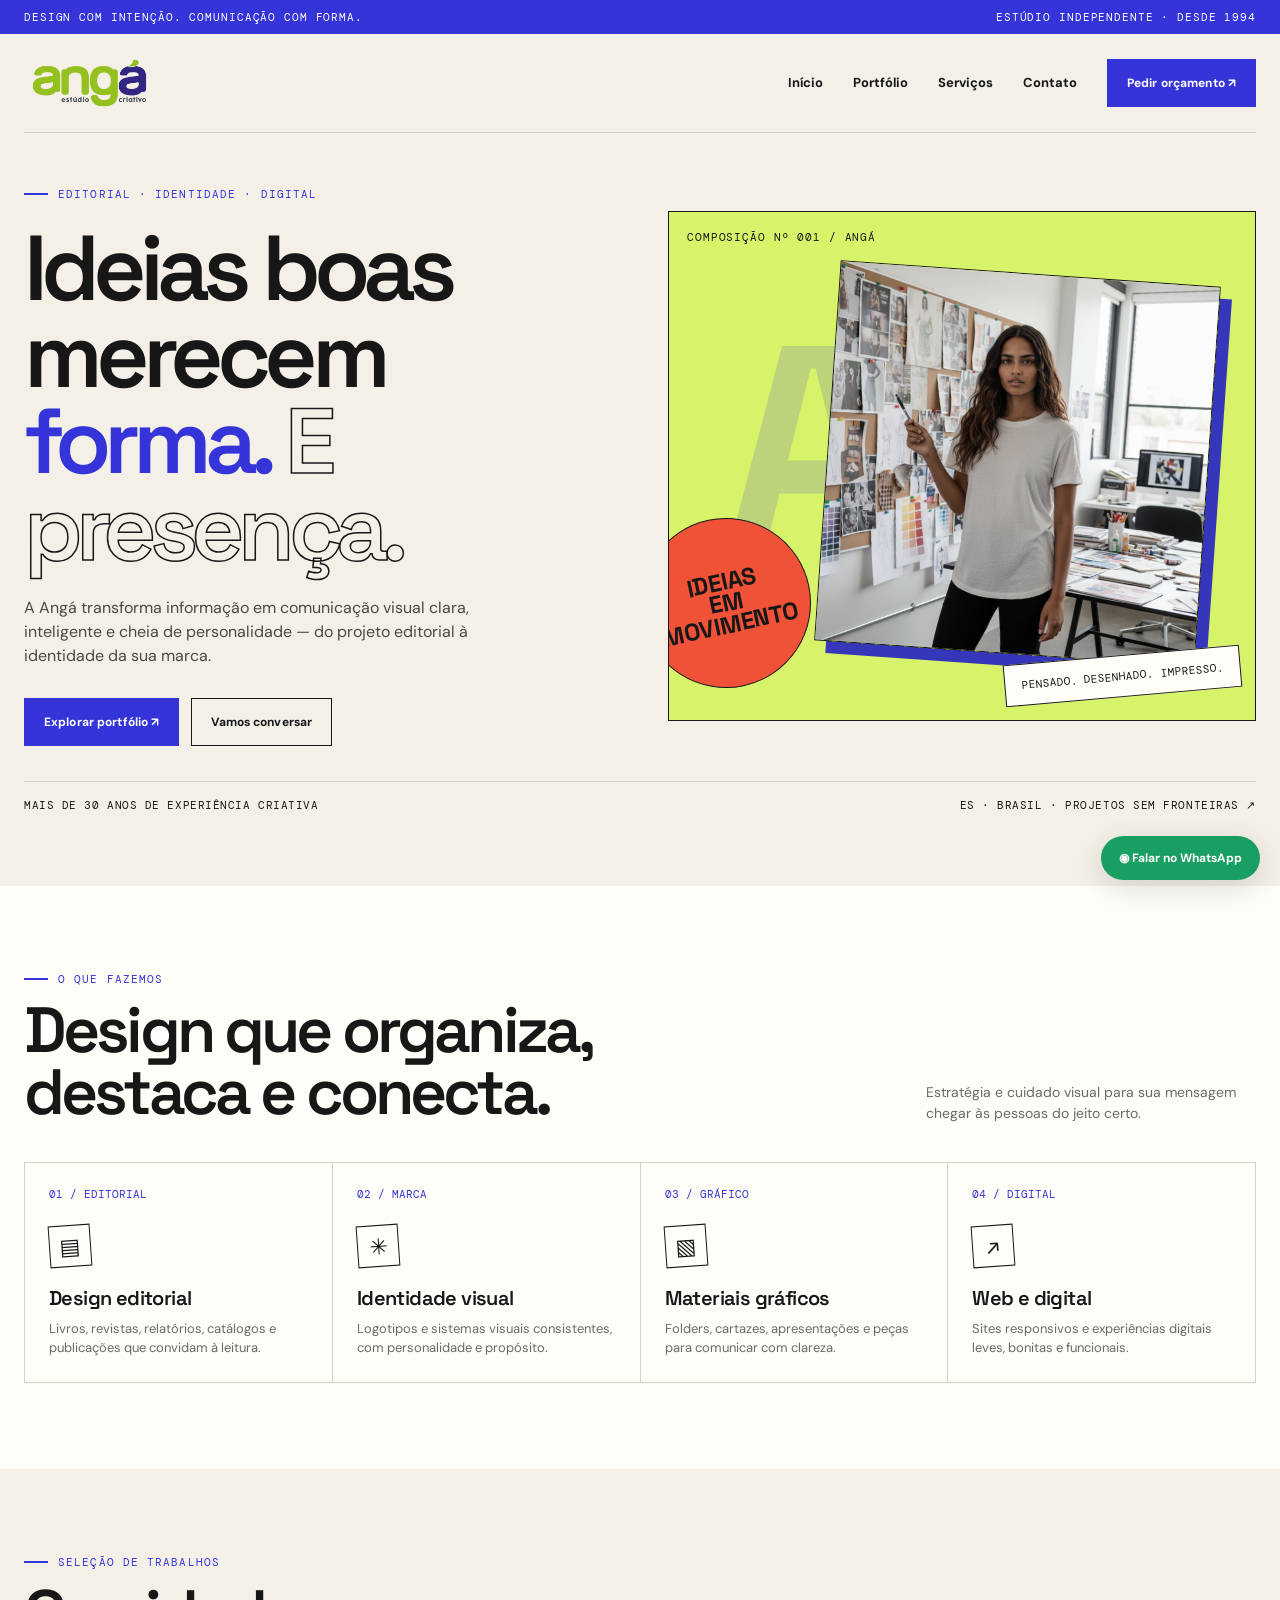
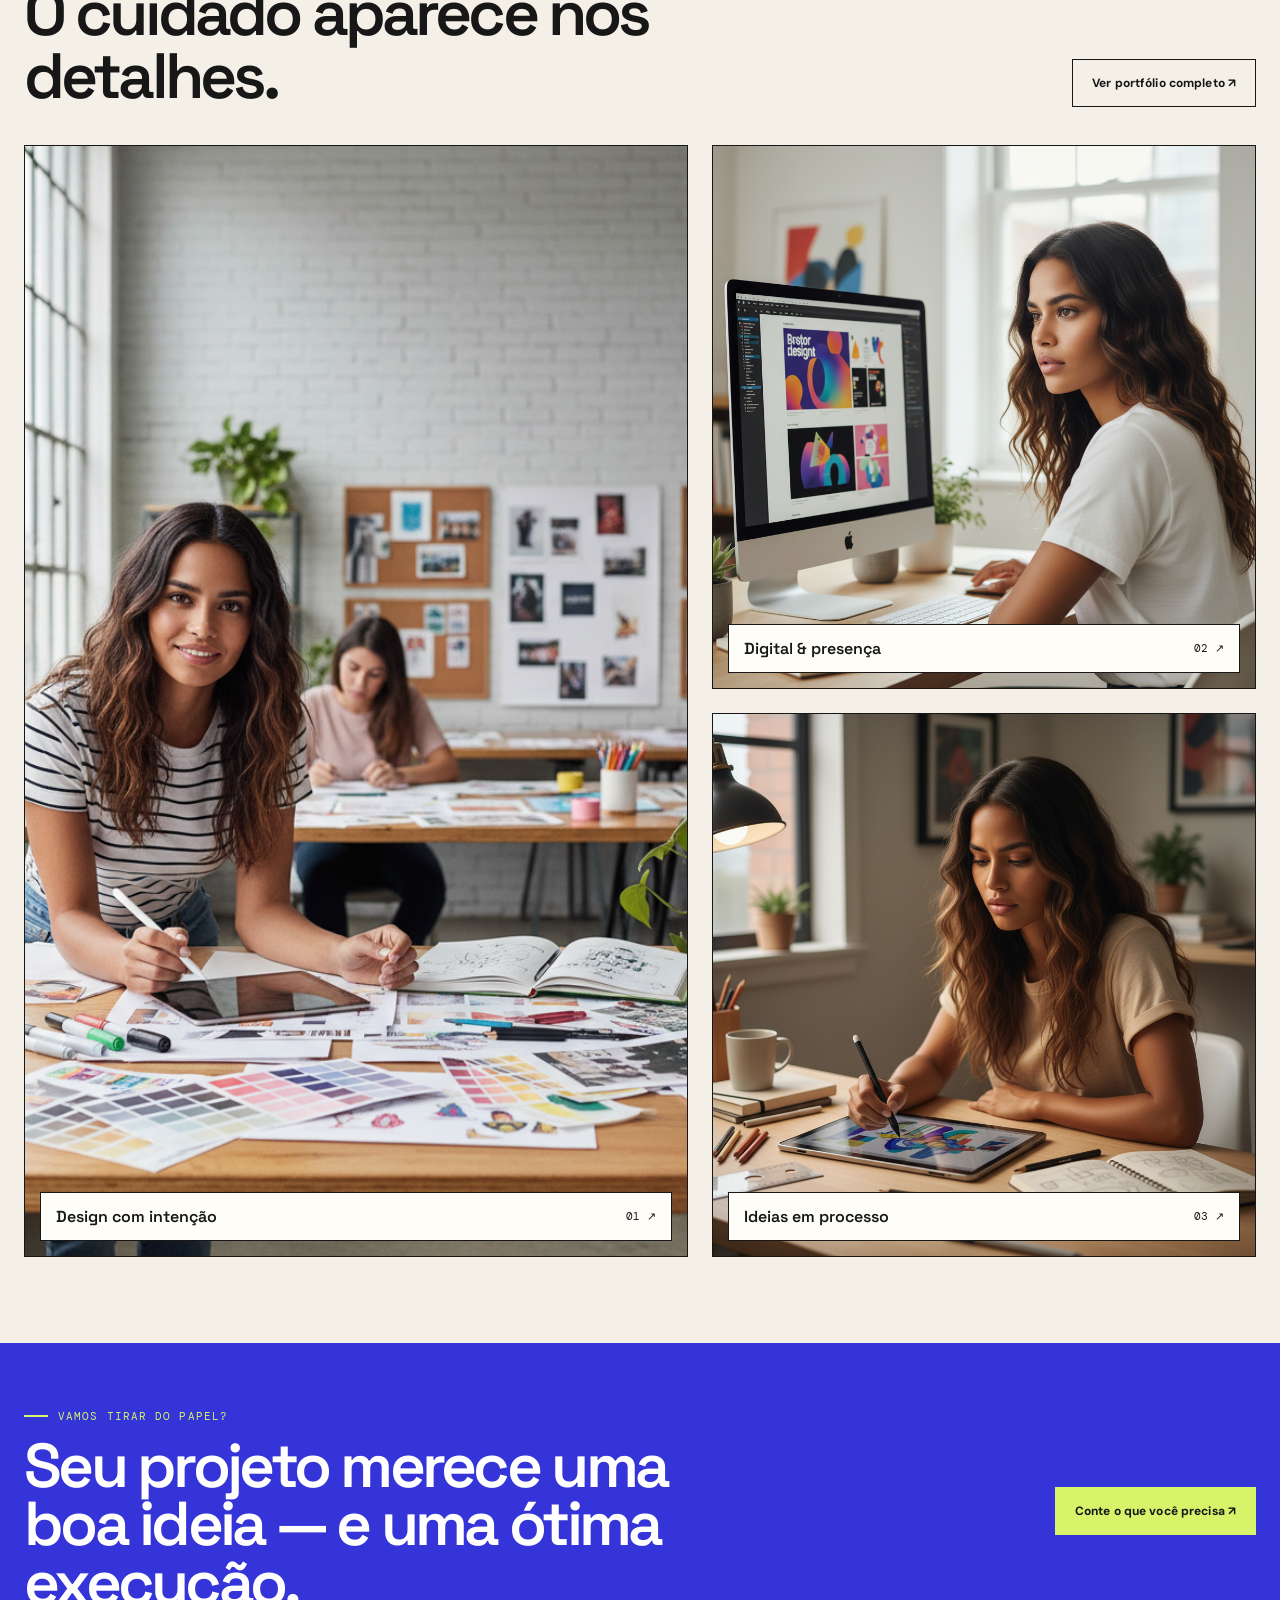
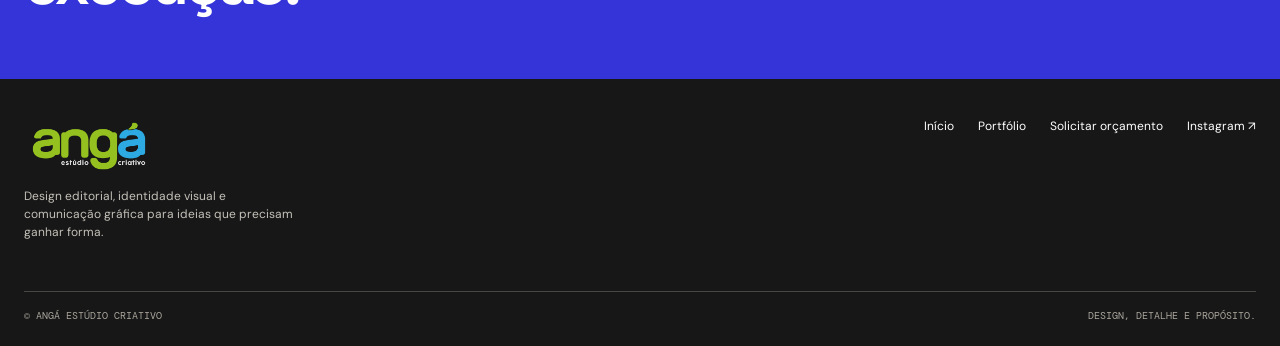
==== commit 0057e6b6: "Add files via upload" ====
--- a/styles.css
+++ b/styles.css
@@ -5,3 +5,9 @@
 /* PageFlip — apresentação editorial leve e discreta */
 .project[hidden]{display:none!important}.project-image{position:relative}.project-image img{display:block;width:100%;height:100%;object-fit:cover}.project.is-pageflip .project-image{cursor:pointer}.project.is-pageflip .project-image:after{content:'Folhear publicação ↗';position:absolute;right:12px;bottom:12px;background:rgba(255,255,255,.92);color:#25251f;padding:8px 11px;font-size:11px;letter-spacing:.04em;border:1px solid rgba(0,0,0,.08)}
 .flip-modal{position:fixed;inset:0;z-index:1000;display:none;align-items:center;justify-content:center;padding:clamp(10px,3vw,34px)}.flip-modal.is-open{display:flex}.flip-modal-backdrop{position:absolute;inset:0;background:rgba(25,25,23,.72);backdrop-filter:blur(5px)}.flip-modal-panel{position:relative;z-index:1;width:min(1100px,100%);max-height:94vh;overflow:auto;background:#f7f6f2;color:#292923;border:1px solid rgba(255,255,255,.6);box-shadow:0 24px 90px rgba(0,0,0,.22);padding:clamp(16px,3vw,30px)}.flip-modal-head,.flip-modal-foot{display:flex;align-items:center;justify-content:space-between;gap:18px}.flip-modal-head h2{font-size:clamp(20px,3vw,30px);font-weight:400;margin:5px 0 0}.flip-close{border:1px solid #d8d6cf;background:transparent;width:40px;height:40px;font-size:26px;cursor:pointer;color:inherit}.flip-book-wrap{display:flex;justify-content:center;align-items:center;min-height:260px;padding:18px 0}.flip-book{margin:auto}.flip-book .page{background:#fff;overflow:hidden;box-shadow:0 4px 18px rgba(35,32,25,.09)}.flip-book .page canvas{width:100%;height:100%;display:block;object-fit:contain}.flip-loading{padding:25px 0;text-align:center;color:#777}.flip-loading[hidden]{display:none}.flip-modal-foot{border-top:1px solid #e2e0d9;padding-top:15px;font-size:12px;color:#6c6a62}.flip-controls{display:flex;gap:7px}.flip-controls button{font:inherit;background:transparent;border:1px solid #d8d6cf;padding:8px 12px;cursor:pointer;color:inherit}.flip-controls button:hover,.flip-close:hover{background:#eeece5}.flip-controls button:disabled{opacity:.35;cursor:default}body.flip-open{overflow:hidden}@media(max-width:600px){.flip-modal{padding:0}.flip-modal-panel{max-height:100vh;height:100vh;padding:16px 12px;border:0}.flip-book-wrap{padding:10px 0}.flip-modal-foot{align-items:flex-start;flex-direction:column}.flip-controls{width:100%;justify-content:space-between}.flip-controls button{padding:9px 12px}}
+
+
+/* Atualização Angá: cards verticais em quatro colunas e botão PageFlip destacado */
+@media (min-width: 1100px){.portfolio-grid{grid-template-columns:repeat(4,minmax(0,1fr));gap:16px}.project-image{height:255px}.project-info{display:block;padding:14px}.project-info h2{font-size:17px;line-height:1.25;margin-bottom:8px}.project-info p{font-size:12px;line-height:1.5}.project-tag{display:block;text-align:left;margin-top:12px;font-size:9px}.project.is-pageflip .project-image:after{right:10px;bottom:10px;padding:11px 14px;background:var(--blue);color:#fff;border:0;font:600 12px var(--sans);letter-spacing:.02em;box-shadow:0 4px 12px rgba(0,0,0,.18)}}
+@media (min-width: 650px) and (max-width:1099px){.portfolio-grid{grid-template-columns:repeat(2,minmax(0,1fr));gap:18px}.project-image{height:300px}.project.is-pageflip .project-image:after{padding:10px 13px;background:var(--blue);color:#fff;border:0;font-size:12px}}
+@media (max-width:649px){.portfolio-grid{grid-template-columns:1fr}.project-image{height:300px}.project.is-pageflip .project-image:after{padding:10px 13px;background:var(--blue);color:#fff;border:0;font-size:12px}}
